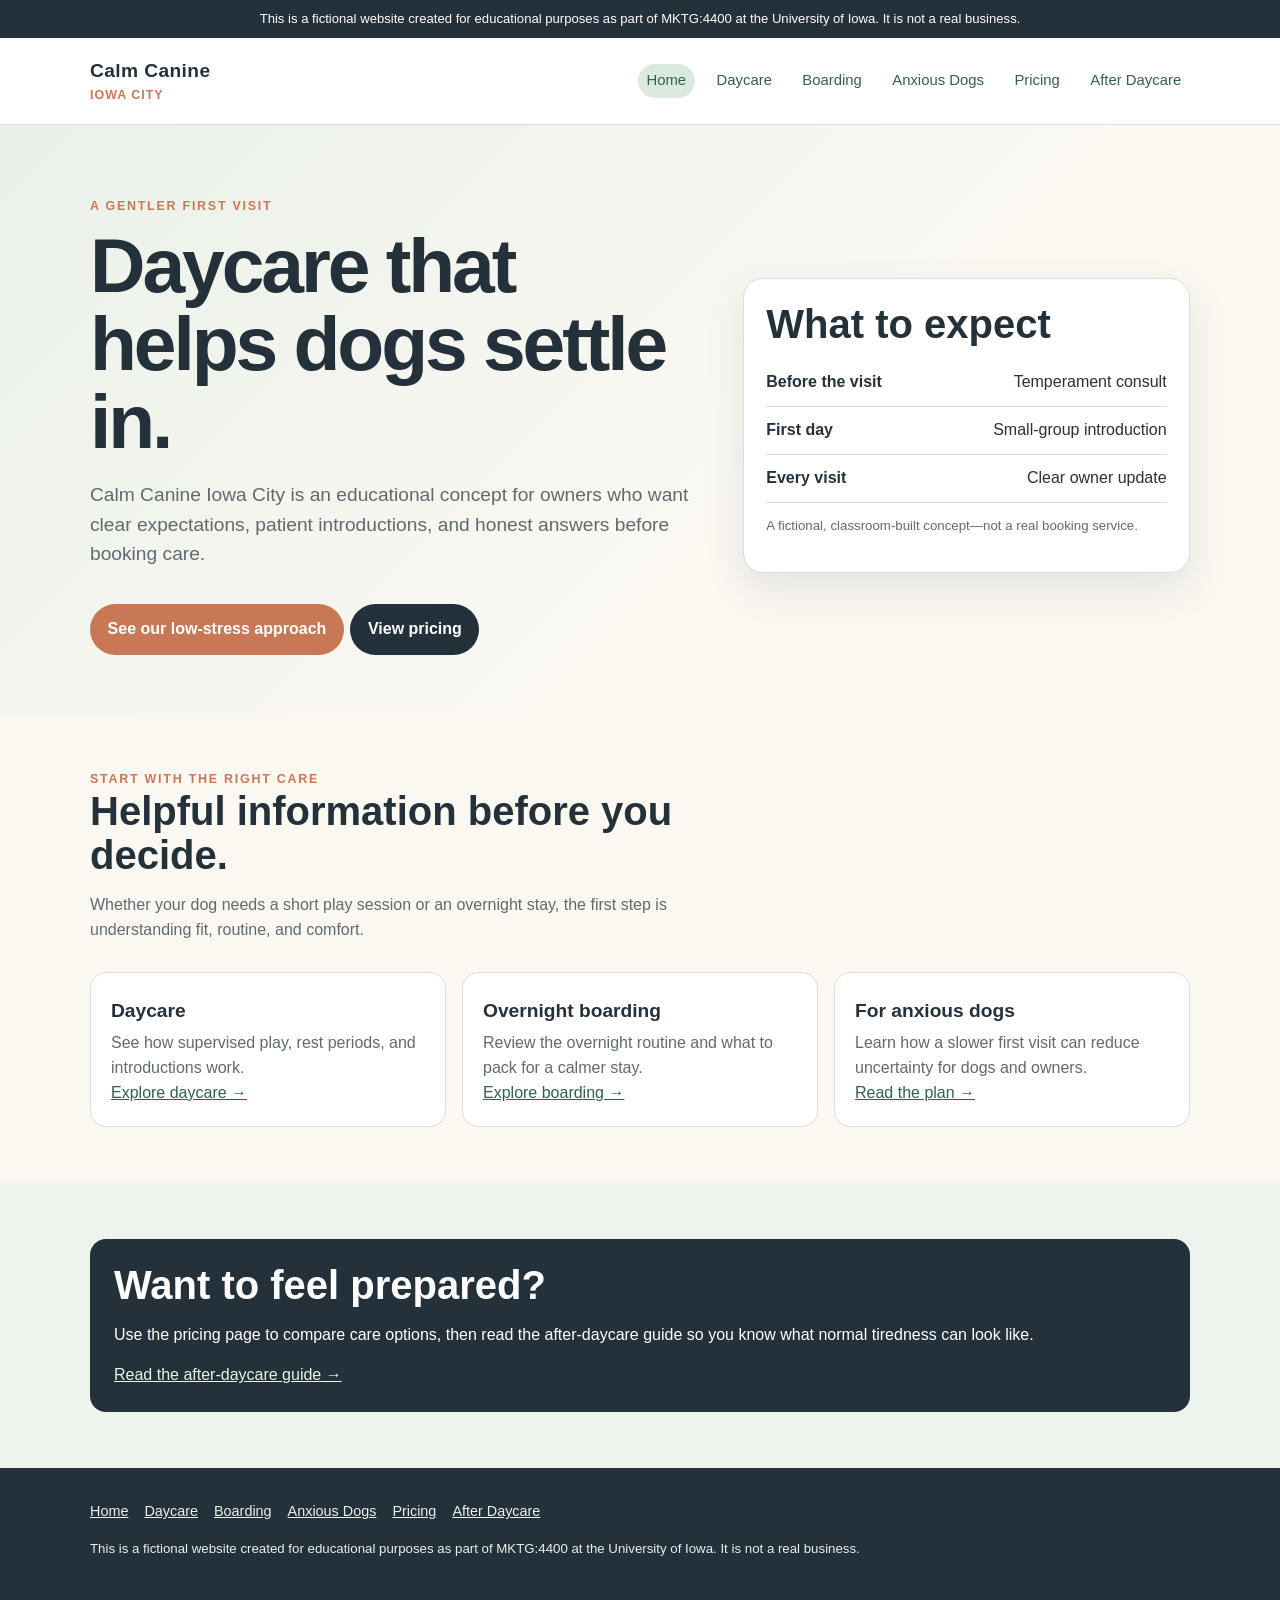
==== index.html @ 4ae38b4e "Publish Calm Canine site assets" ====
<!doctype html><html lang="en"><head><meta charset="utf-8"><meta name="viewport" content="width=device-width,initial-scale=1"><title>Calm Canine Iowa City | Low Stress Dog Daycare and Boarding</title><meta name="description" content="Calm Canine Iowa City offers low-stress daycare, overnight boarding, transparent pricing, and careful introductions for first-time and anxious dogs."><link rel="canonical" href="https://REPLACE-WITH-LIVE-URL/"><link rel="stylesheet" href="styles.css"></head><body><div class="notice">This is a fictional website created for educational purposes as part of MKTG:4400 at the University of Iowa. It is not a real business.</div><header class="site-header"><div class="wrap nav"><a class="brand" href="index.html">Calm Canine<span>Iowa City</span></a><nav class="links" aria-label="Primary"><a href="index.html" aria-current="page">Home</a><a href="daycare.html">Daycare</a><a href="boarding.html">Boarding</a><a href="anxious-dogs.html">Anxious Dogs</a><a href="pricing.html">Pricing</a><a href="after-daycare.html">After Daycare</a></nav></div></header><main><section class="hero"><div class="wrap hero-grid"><div><div class="eyebrow">A gentler first visit</div><h1>Daycare that helps dogs settle in.</h1><p class="lead">Calm Canine Iowa City is an educational concept for owners who want clear expectations, patient introductions, and honest answers before booking care.</p><a class="button" href="anxious-dogs.html">See our low-stress approach</a><a class="button secondary" href="pricing.html">View pricing</a></div><div class="hero-card"><h2>What to expect</h2><div class="stat"><strong>Before the visit</strong><span>Temperament consult</span></div><div class="stat"><strong>First day</strong><span>Small-group introduction</span></div><div class="stat"><strong>Every visit</strong><span>Clear owner update</span></div><p class="small muted">A fictional, classroom-built concept—not a real booking service.</p></div></div></section><section class="section"><div class="wrap"><div class="section-head"><div class="eyebrow">Start with the right care</div><h2>Helpful information before you decide.</h2><p class="muted">Whether your dog needs a short play session or an overnight stay, the first step is understanding fit, routine, and comfort.</p></div><div class="grid"><article class="card"><h3>Daycare</h3><p>See how supervised play, rest periods, and introductions work.</p><a href="daycare.html">Explore daycare →</a></article><article class="card"><h3>Overnight boarding</h3><p>Review the overnight routine and what to pack for a calmer stay.</p><a href="boarding.html">Explore boarding →</a></article><article class="card"><h3>For anxious dogs</h3><p>Learn how a slower first visit can reduce uncertainty for dogs and owners.</p><a href="anxious-dogs.html">Read the plan →</a></article></div></div></section><section class="section alt"><div class="wrap"><div class="callout"><h2>Want to feel prepared?</h2><p>Use the pricing page to compare care options, then read the after-daycare guide so you know what normal tiredness can look like.</p><a href="after-daycare.html">Read the after-daycare guide →</a></div></div></section></main><footer class="footer"><div class="wrap"><div class="footer-nav"><a href="index.html">Home</a><a href="daycare.html">Daycare</a><a href="boarding.html">Boarding</a><a href="anxious-dogs.html">Anxious Dogs</a><a href="pricing.html">Pricing</a><a href="after-daycare.html">After Daycare</a></div><p class="small">This is a fictional website created for educational purposes as part of MKTG:4400 at the University of Iowa. It is not a real business.</p></div></footer></body></html>
---- styles.css ----
:root{--ink:#24313a;--muted:#5e6a70;--cream:#fbf8f2;--sage:#dce9df;--clay:#c87855;--line:#d9e0dc;--white:#fff}
*{box-sizing:border-box}body{margin:0;color:var(--ink);background:var(--cream);font-family:Arial,Helvetica,sans-serif;line-height:1.55}a{color:#315f52}a:hover{color:#193e33}.notice{background:#24313a;color:#fff;font-size:.82rem;padding:.55rem 1rem;text-align:center}.wrap{width:min(1100px,calc(100% - 2rem));margin:auto}.site-header{background:var(--white);border-bottom:1px solid var(--line)}.nav{display:flex;align-items:center;justify-content:space-between;gap:1rem;padding:1.15rem 0}.brand{font-weight:800;letter-spacing:.02em;color:var(--ink);text-decoration:none;font-size:1.2rem}.brand span{display:block;color:var(--clay);font-size:.78rem;font-weight:600;letter-spacing:.08em;text-transform:uppercase}.links{display:flex;flex-wrap:wrap;gap:.8rem}.links a{font-size:.93rem;text-decoration:none;padding:.35rem .55rem;border-radius:999px}.links a:hover,.links a[aria-current=page]{background:var(--sage)}.hero{padding:4.5rem 0 3.7rem;background:linear-gradient(135deg,#e9f1e9 0%,#fbf8f2 60%)}.hero-grid{display:grid;grid-template-columns:1.15fr .85fr;gap:3rem;align-items:center}.eyebrow{font-size:.78rem;font-weight:800;letter-spacing:.14em;text-transform:uppercase;color:var(--clay)}h1{font-size:clamp(2.5rem,6vw,5rem);line-height:1.02;letter-spacing:-.04em;margin:.6rem 0 1rem}h2{font-size:clamp(1.75rem,4vw,2.5rem);line-height:1.1;margin:0 0 .8rem}h3{margin:.2rem 0 .35rem;font-size:1.2rem}.lead{font-size:1.2rem;color:var(--muted);max-width:38rem}.button{display:inline-block;margin-top:1rem;background:var(--clay);color:#fff;text-decoration:none;padding:.8rem 1.1rem;border-radius:999px;font-weight:700}.button.secondary{margin-left:.4rem;background:var(--ink)}.hero-card{background:var(--white);border:1px solid var(--line);border-radius:1.25rem;padding:1.4rem;box-shadow:0 16px 40px rgba(36,49,58,.1)}.hero-card .stat{display:flex;justify-content:space-between;border-bottom:1px solid var(--line);padding:.7rem 0}.hero-card .stat:last-child{border-bottom:0}.section{padding:3.5rem 0}.section.alt{background:#edf4ed}.section-head{max-width:42rem;margin-bottom:1.8rem}.grid{display:grid;grid-template-columns:repeat(3,1fr);gap:1rem}.card{background:#fff;border:1px solid var(--line);border-radius:1rem;padding:1.25rem}.card p{color:var(--muted);margin:.3rem 0 0}.checklist{display:grid;gap:.7rem;padding:0;list-style:none}.checklist li{padding-left:1.6rem;position:relative}.checklist li:before{content:'✓';position:absolute;left:0;color:var(--clay);font-weight:800}.price{font-size:2rem;font-weight:800}.muted{color:var(--muted)}.callout{background:var(--ink);color:#fff;border-radius:1rem;padding:1.5rem}.callout a{color:#e8f3e6}.footer{background:var(--ink);color:#e9f0eb;padding:2rem 0;font-size:.9rem}.footer a{color:#e9f0eb}.footer-nav{display:flex;flex-wrap:wrap;gap:1rem;margin-bottom:1rem}.small{font-size:.83rem}@media(max-width:780px){.hero-grid{grid-template-columns:1fr;gap:1.5rem}.grid{grid-template-columns:1fr}.nav{align-items:flex-start;flex-direction:column}.links{gap:.35rem}.hero{padding:3.3rem 0}h1{font-size:3.2rem}.button.secondary{margin-left:0;margin-top:.6rem}}
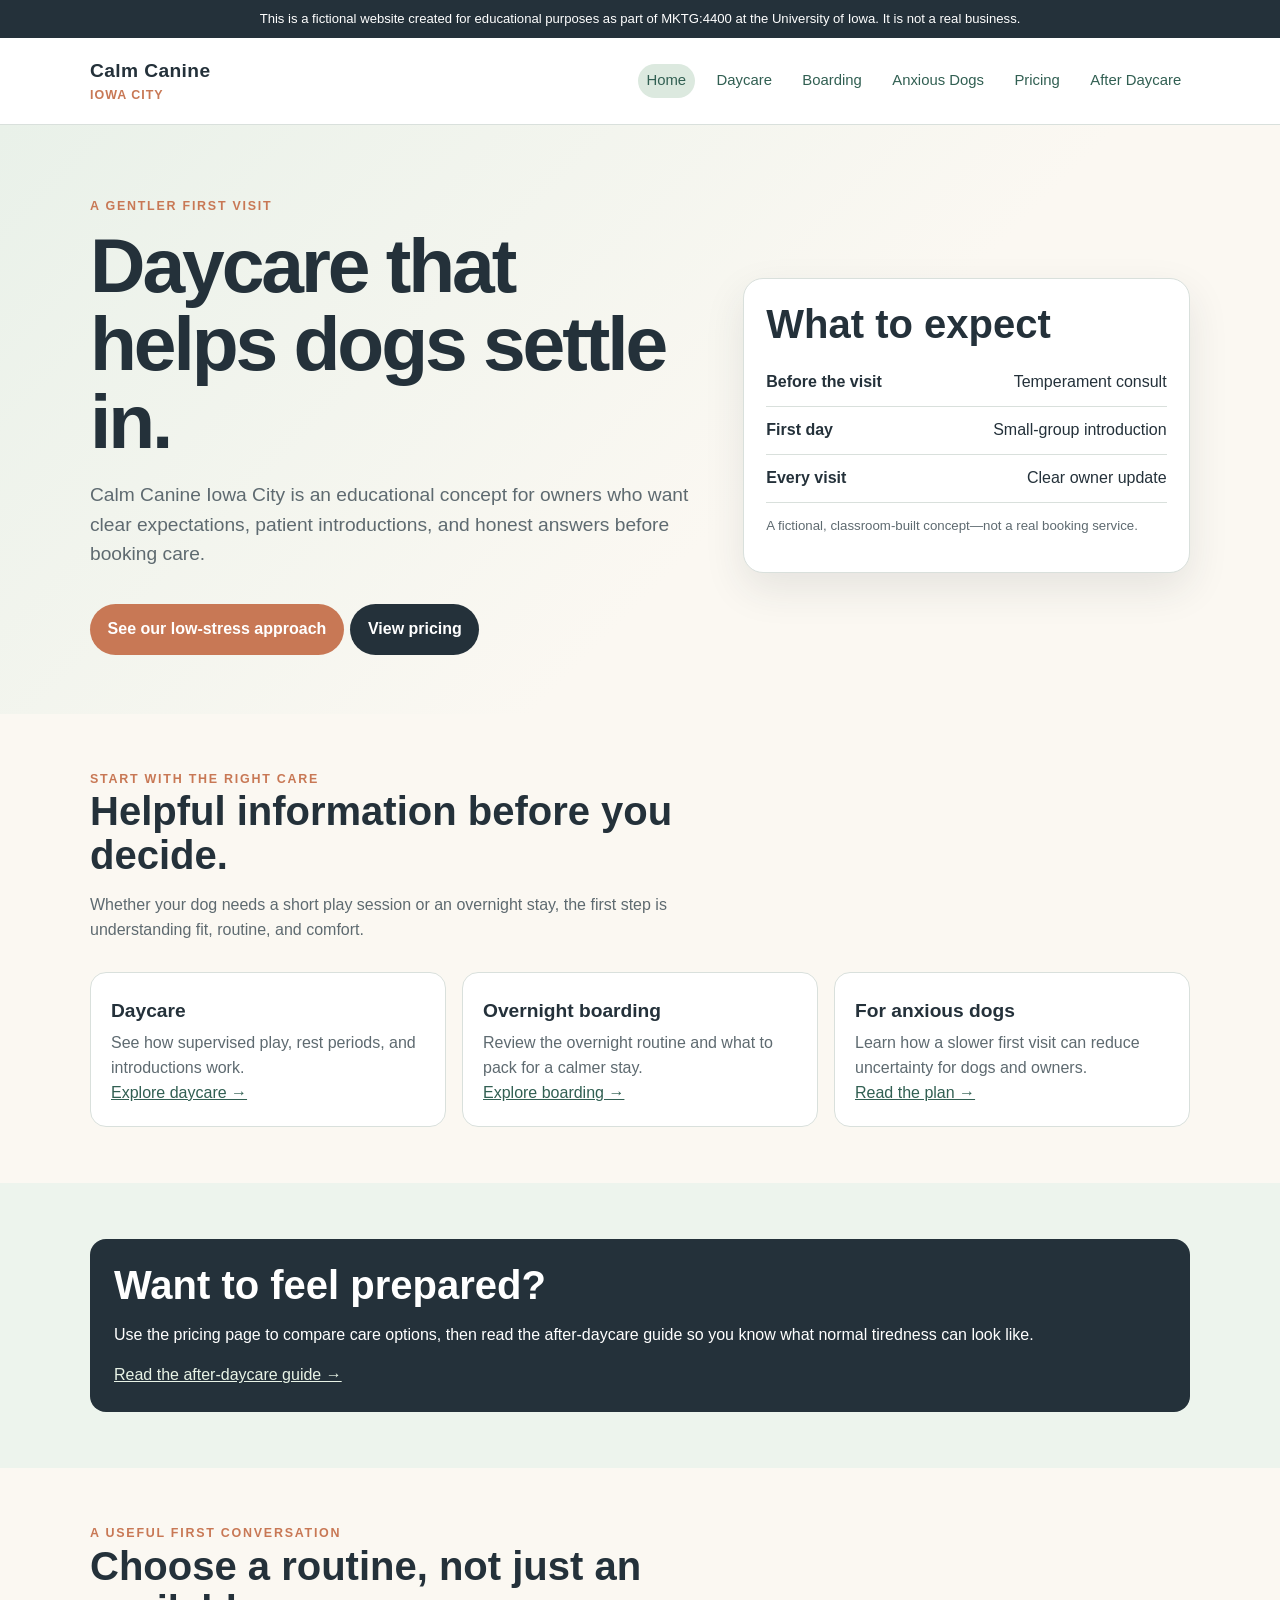
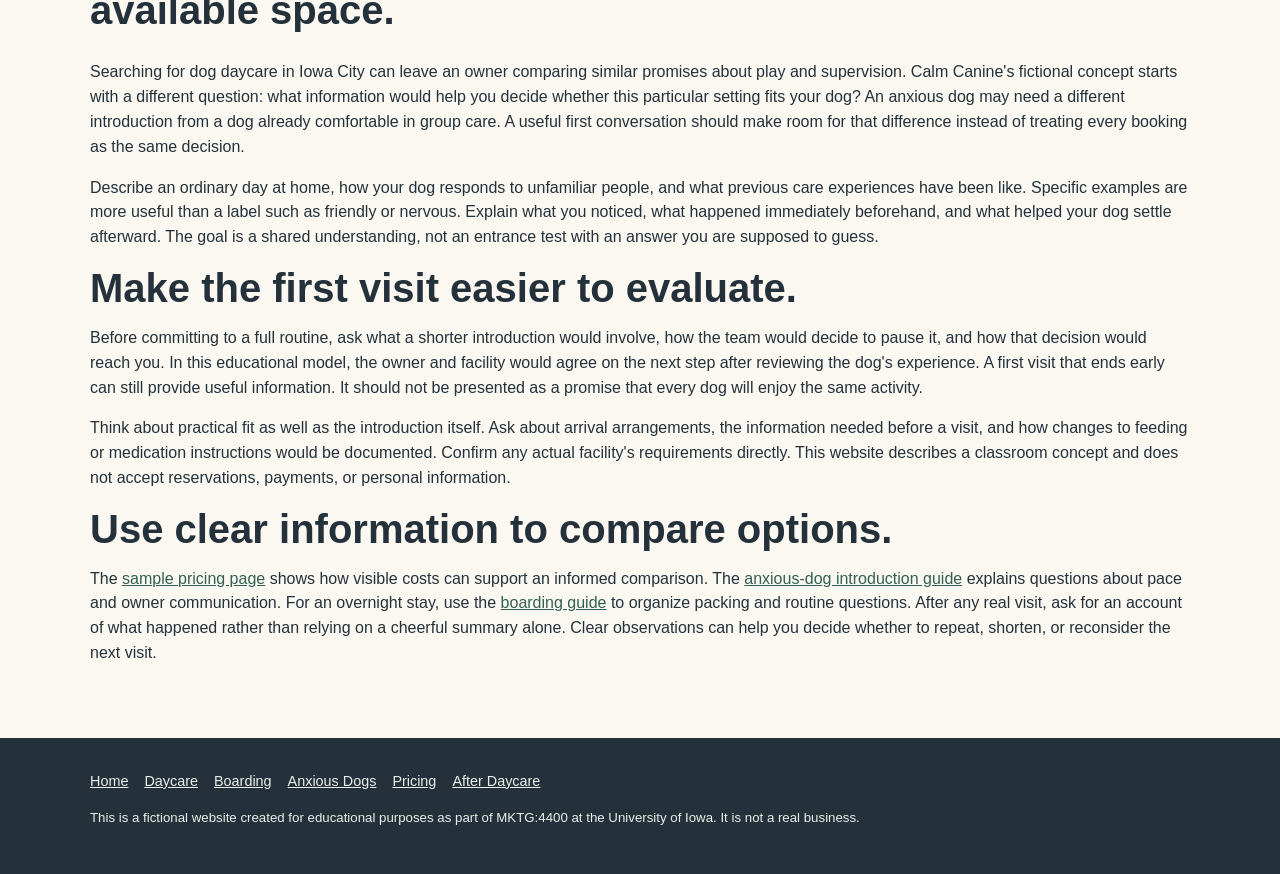
==== commit 0346ae89: "Expand six content pages and add noindex headline test variant Expand all six canonical pages above " ====
--- a/index.html
+++ b/index.html
@@ -1 +1 @@
-<!doctype html><html lang="en"><head><meta charset="utf-8"><meta name="viewport" content="width=device-width,initial-scale=1"><title>Calm Canine Iowa City | Low Stress Dog Daycare and Boarding</title><meta name="description" content="Calm Canine Iowa City offers low-stress daycare, overnight boarding, transparent pricing, and careful introductions for first-time and anxious dogs."><link rel="canonical" href="https://REPLACE-WITH-LIVE-URL/"><link rel="stylesheet" href="styles.css"></head><body><div class="notice">This is a fictional website created for educational purposes as part of MKTG:4400 at the University of Iowa. It is not a real business.</div><header class="site-header"><div class="wrap nav"><a class="brand" href="index.html">Calm Canine<span>Iowa City</span></a><nav class="links" aria-label="Primary"><a href="index.html" aria-current="page">Home</a><a href="daycare.html">Daycare</a><a href="boarding.html">Boarding</a><a href="anxious-dogs.html">Anxious Dogs</a><a href="pricing.html">Pricing</a><a href="after-daycare.html">After Daycare</a></nav></div></header><main><section class="hero"><div class="wrap hero-grid"><div><div class="eyebrow">A gentler first visit</div><h1>Daycare that helps dogs settle in.</h1><p class="lead">Calm Canine Iowa City is an educational concept for owners who want clear expectations, patient introductions, and honest answers before booking care.</p><a class="button" href="anxious-dogs.html">See our low-stress approach</a><a class="button secondary" href="pricing.html">View pricing</a></div><div class="hero-card"><h2>What to expect</h2><div class="stat"><strong>Before the visit</strong><span>Temperament consult</span></div><div class="stat"><strong>First day</strong><span>Small-group introduction</span></div><div class="stat"><strong>Every visit</strong><span>Clear owner update</span></div><p class="small muted">A fictional, classroom-built concept—not a real booking service.</p></div></div></section><section class="section"><div class="wrap"><div class="section-head"><div class="eyebrow">Start with the right care</div><h2>Helpful information before you decide.</h2><p class="muted">Whether your dog needs a short play session or an overnight stay, the first step is understanding fit, routine, and comfort.</p></div><div class="grid"><article class="card"><h3>Daycare</h3><p>See how supervised play, rest periods, and introductions work.</p><a href="daycare.html">Explore daycare →</a></article><article class="card"><h3>Overnight boarding</h3><p>Review the overnight routine and what to pack for a calmer stay.</p><a href="boarding.html">Explore boarding →</a></article><article class="card"><h3>For anxious dogs</h3><p>Learn how a slower first visit can reduce uncertainty for dogs and owners.</p><a href="anxious-dogs.html">Read the plan →</a></article></div></div></section><section class="section alt"><div class="wrap"><div class="callout"><h2>Want to feel prepared?</h2><p>Use the pricing page to compare care options, then read the after-daycare guide so you know what normal tiredness can look like.</p><a href="after-daycare.html">Read the after-daycare guide →</a></div></div></section></main><footer class="footer"><div class="wrap"><div class="footer-nav"><a href="index.html">Home</a><a href="daycare.html">Daycare</a><a href="boarding.html">Boarding</a><a href="anxious-dogs.html">Anxious Dogs</a><a href="pricing.html">Pricing</a><a href="after-daycare.html">After Daycare</a></div><p class="small">This is a fictional website created for educational purposes as part of MKTG:4400 at the University of Iowa. It is not a real business.</p></div></footer></body></html>
+<!doctype html><html lang="en"><head><meta charset="utf-8"><meta name="viewport" content="width=device-width,initial-scale=1"><meta name="google-site-verification" content="ycqvjDjYan_mFsBPcKoYAcua3IiSXj2gI0hxS4gXZfQ"><title>Calm Canine Iowa City | Low Stress Dog Daycare and Boarding</title><meta name="description" content="Calm Canine Iowa City offers low-stress daycare, overnight boarding, transparent pricing, and careful introductions for first-time and anxious dogs."><link rel="canonical" href="https://colinchamberlin05.github.io/calm-canine-iowa-city/"><link rel="stylesheet" href="styles.css"><script async src="https://www.googletagmanager.com/gtag/js?id=G-V52MKP2N4M"></script><script>window.dataLayer=window.dataLayer||[];function gtag(){dataLayer.push(arguments);}gtag('js',new Date());gtag('config','G-V52MKP2N4M');</script></head><body><div class="notice">This is a fictional website created for educational purposes as part of MKTG:4400 at the University of Iowa. It is not a real business.</div><header class="site-header"><div class="wrap nav"><a class="brand" href="index.html">Calm Canine<span>Iowa City</span></a><nav class="links" aria-label="Primary"><a href="index.html" aria-current="page">Home</a><a href="daycare.html">Daycare</a><a href="boarding.html">Boarding</a><a href="anxious-dogs.html">Anxious Dogs</a><a href="pricing.html">Pricing</a><a href="after-daycare.html">After Daycare</a></nav></div></header><main><section class="hero"><div class="wrap hero-grid"><div><div class="eyebrow">A gentler first visit</div><h1>Daycare that helps dogs settle in.</h1><p class="lead">Calm Canine Iowa City is an educational concept for owners who want clear expectations, patient introductions, and honest answers before booking care.</p><a class="button" href="anxious-dogs.html">See our low-stress approach</a><a class="button secondary" href="pricing.html">View pricing</a></div><div class="hero-card"><h2>What to expect</h2><div class="stat"><strong>Before the visit</strong><span>Temperament consult</span></div><div class="stat"><strong>First day</strong><span>Small-group introduction</span></div><div class="stat"><strong>Every visit</strong><span>Clear owner update</span></div><p class="small muted">A fictional, classroom-built concept—not a real booking service.</p></div></div></section><section class="section"><div class="wrap"><div class="section-head"><div class="eyebrow">Start with the right care</div><h2>Helpful information before you decide.</h2><p class="muted">Whether your dog needs a short play session or an overnight stay, the first step is understanding fit, routine, and comfort.</p></div><div class="grid"><article class="card"><h3>Daycare</h3><p>See how supervised play, rest periods, and introductions work.</p><a href="daycare.html">Explore daycare →</a></article><article class="card"><h3>Overnight boarding</h3><p>Review the overnight routine and what to pack for a calmer stay.</p><a href="boarding.html">Explore boarding →</a></article><article class="card"><h3>For anxious dogs</h3><p>Learn how a slower first visit can reduce uncertainty for dogs and owners.</p><a href="anxious-dogs.html">Read the plan →</a></article></div></div></section><section class="section alt"><div class="wrap"><div class="callout"><h2>Want to feel prepared?</h2><p>Use the pricing page to compare care options, then read the after-daycare guide so you know what normal tiredness can look like.</p><a href="after-daycare.html">Read the after-daycare guide →</a></div></div></section><section class="section"><div class="wrap"><div class="section-head"><div class="eyebrow">A useful first conversation</div><h2>Choose a routine, not just an available space.</h2></div><p>Searching for dog daycare in Iowa City can leave an owner comparing similar promises about play and supervision. Calm Canine's fictional concept starts with a different question: what information would help you decide whether this particular setting fits your dog? An anxious dog may need a different introduction from a dog already comfortable in group care. A useful first conversation should make room for that difference instead of treating every booking as the same decision.</p><p>Describe an ordinary day at home, how your dog responds to unfamiliar people, and what previous care experiences have been like. Specific examples are more useful than a label such as friendly or nervous. Explain what you noticed, what happened immediately beforehand, and what helped your dog settle afterward. The goal is a shared understanding, not an entrance test with an answer you are supposed to guess.</p><h2>Make the first visit easier to evaluate.</h2><p>Before committing to a full routine, ask what a shorter introduction would involve, how the team would decide to pause it, and how that decision would reach you. In this educational model, the owner and facility would agree on the next step after reviewing the dog's experience. A first visit that ends early can still provide useful information. It should not be presented as a promise that every dog will enjoy the same activity.</p><p>Think about practical fit as well as the introduction itself. Ask about arrival arrangements, the information needed before a visit, and how changes to feeding or medication instructions would be documented. Confirm any actual facility's requirements directly. This website describes a classroom concept and does not accept reservations, payments, or personal information.</p><h2>Use clear information to compare options.</h2><p>The <a href="pricing.html">sample pricing page</a> shows how visible costs can support an informed comparison. The <a href="anxious-dogs.html">anxious-dog introduction guide</a> explains questions about pace and owner communication. For an overnight stay, use the <a href="boarding.html">boarding guide</a> to organize packing and routine questions. After any real visit, ask for an account of what happened rather than relying on a cheerful summary alone. Clear observations can help you decide whether to repeat, shorten, or reconsider the next visit.</p></div></section></main><footer class="footer"><div class="wrap"><div class="footer-nav"><a href="index.html">Home</a><a href="daycare.html">Daycare</a><a href="boarding.html">Boarding</a><a href="anxious-dogs.html">Anxious Dogs</a><a href="pricing.html">Pricing</a><a href="after-daycare.html">After Daycare</a></div><p class="small">This is a fictional website created for educational purposes as part of MKTG:4400 at the University of Iowa. It is not a real business.</p></div></footer></body></html>
